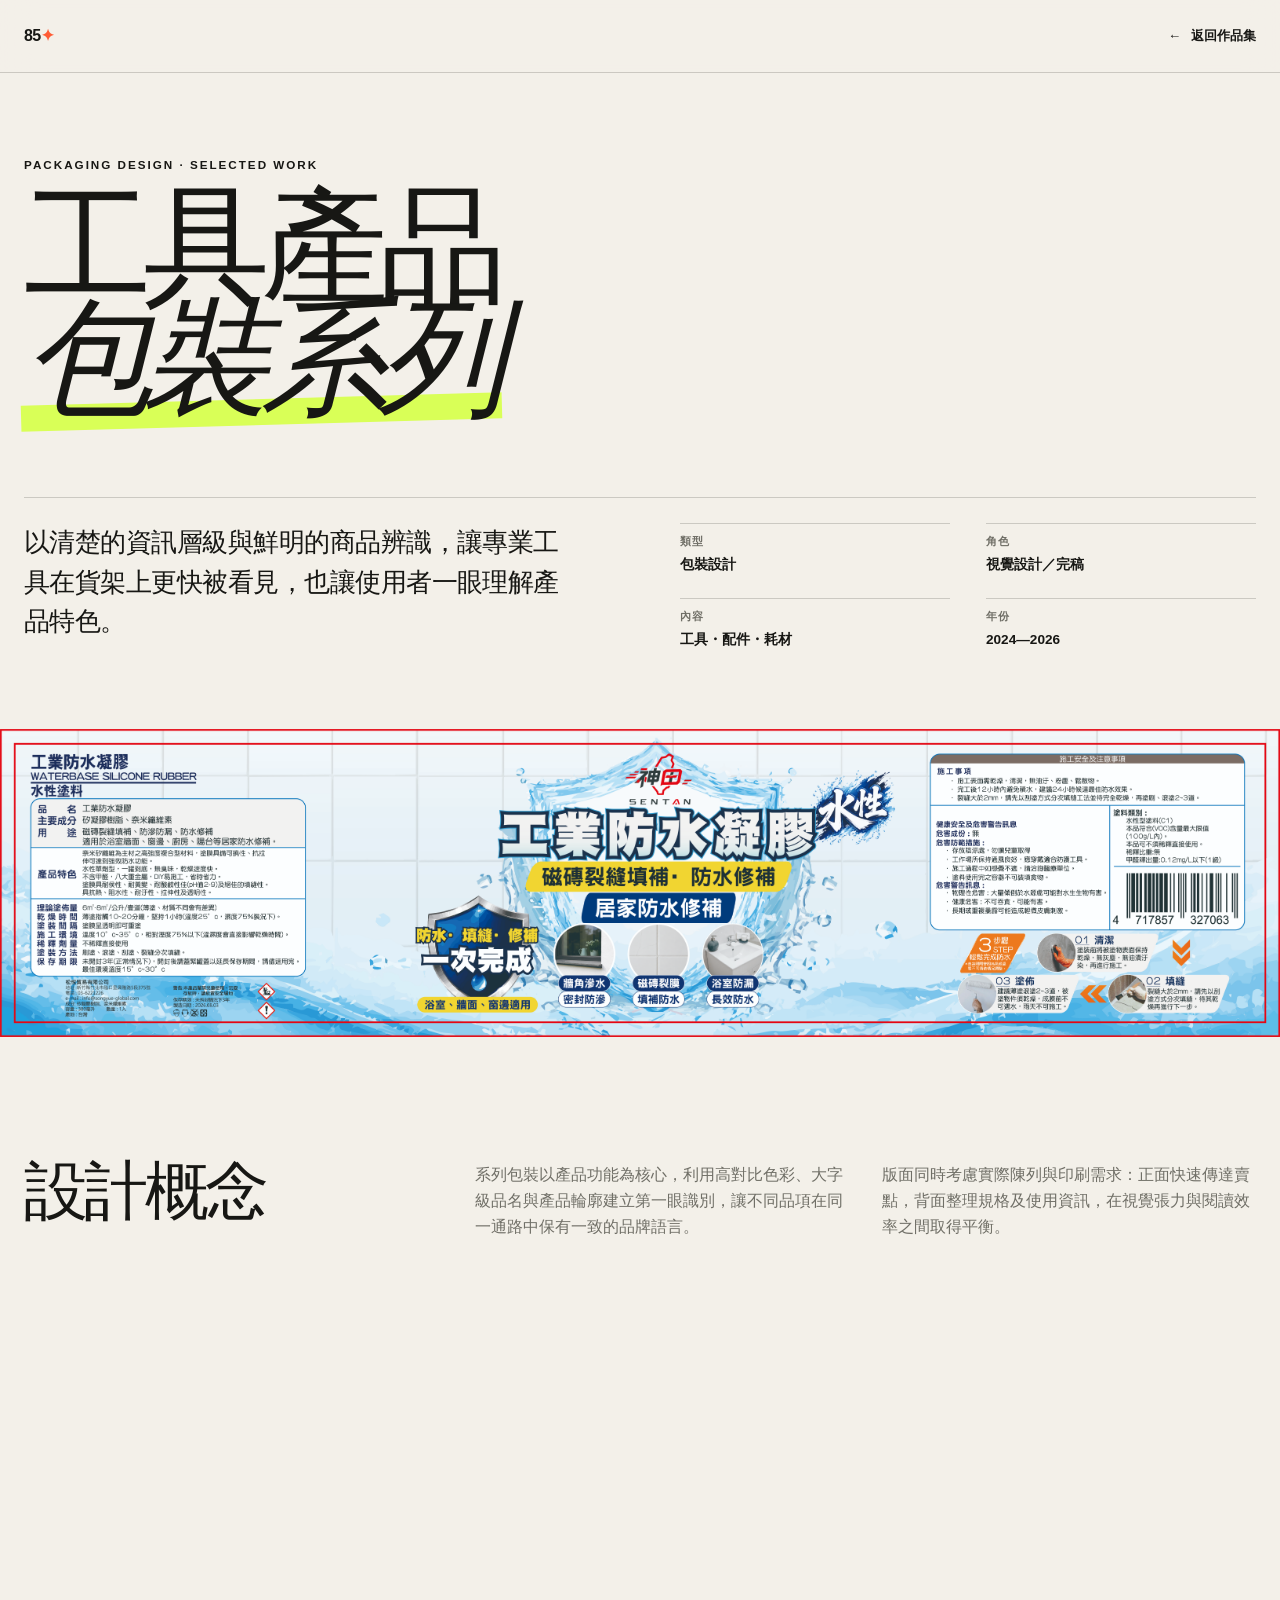
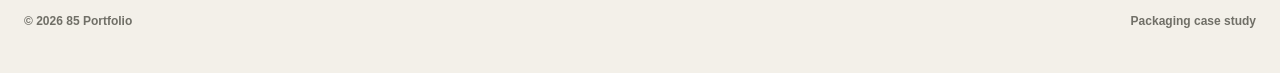
==== Work/index.html @ ed92a2a7 "Publish portfolio website" ====
<!DOCTYPE html>
<html lang="zh-Hant">
<head>
  <meta charset="UTF-8">
  <meta name="viewport" content="width=device-width, initial-scale=1.0">
  <meta name="description" content="工具產品包裝設計系列——包裝、標籤與產品視覺設計作品。">
  <title>工具產品包裝系列 — 85 Portfolio</title>
  <link rel="stylesheet" href="styles.css">
</head>
<body>
  <header>
    <nav class="container" aria-label="作品導覽">
      <a class="logo" href="../index.html">85<span>✦</span></a>
      <a class="back" href="../index.html#work"><span>←</span> 返回作品集</a>
    </nav>
  </header>

  <main>
    <section class="hero">
      <div class="container">
        <p class="eyebrow">Packaging design · Selected work</p>
        <h1>工具產品<br><em>包裝系列</em></h1>
        <div class="intro">
          <p class="intro-copy">以清楚的資訊層級與鮮明的商品辨識，讓專業工具在貨架上更快被看見，也讓使用者一眼理解產品特色。</p>
          <dl class="meta">
            <div><dt>類型</dt><dd>包裝設計</dd></div>
            <div><dt>角色</dt><dd>視覺設計／完稿</dd></div>
            <div><dt>內容</dt><dd>工具・配件・耗材</dd></div>
            <div><dt>年份</dt><dd>2024—2026</dd></div>
          </dl>
        </div>
      </div>
    </section>

    <div class="cover reveal">
      <img src="防水凝膠.jpg" alt="防水凝膠包裝設計展開圖" fetchpriority="high">
    </div>

    <section class="story">
      <div class="container story-grid reveal">
        <h2>設計概念</h2>
        <div class="story-copy">
          <p>系列包裝以產品功能為核心，利用高對比色彩、大字級品名與產品輪廓建立第一眼識別，讓不同品項在同一通路中保有一致的品牌語言。</p>
          <p>版面同時考慮實際陳列與印刷需求：正面快速傳達賣點，背面整理規格及使用資訊，在視覺張力與閱讀效率之間取得平衡。</p>
        </div>
      </div>
    </section>

    <div class="container gallery" aria-label="包裝設計作品圖集">
      <figure class="shot fit reveal">
        <div class="image-wrap"><img src="418神田鳥尼龍鋼弗龍花剪小.png" alt="神田鳥 418 花剪小款包裝設計" loading="lazy"></div>
        <figcaption><span>神田鳥花剪 418</span><span>01</span></figcaption>
      </figure>
      <figure class="shot fit reveal">
        <div class="image-wrap"><img src="428神田鳥尼龍鋼弗龍花剪大.png" alt="神田鳥 428 花剪大款包裝設計" loading="lazy"></div>
        <figcaption><span>神田鳥花剪 428</span><span>02</span></figcaption>
      </figure>

      <figure class="shot wide fit reveal">
        <div class="image-wrap"><img src="手鋸.png" alt="手鋸包裝與標籤設計" loading="lazy"></div>
        <figcaption><span>手鋸系列包裝</span><span>03</span></figcaption>
      </figure>

      <figure class="shot fit reveal">
        <div class="image-wrap"><img src="刀片.png" alt="刀片產品包裝設計" loading="lazy"></div>
        <figcaption><span>替換刀片</span><span>04</span></figcaption>
      </figure>
      <figure class="shot fit reveal">
        <div class="image-wrap"><img src="剪定鋸片.png" alt="剪定鋸片包裝設計" loading="lazy"></div>
        <figcaption><span>剪定鋸片</span><span>05</span></figcaption>
      </figure>

      <figure class="shot center fit reveal">
        <div class="image-wrap"><img src="勁合鋸.png" alt="勁合鋸產品包裝設計" loading="lazy"></div>
        <figcaption><span>勁合鋸</span><span>06</span></figcaption>
      </figure>

      <figure class="shot fit reveal">
        <div class="image-wrap"><img src="大口徑電子卡式噴燈.png" alt="大口徑電子卡式噴燈包裝設計" loading="lazy"></div>
        <figcaption><span>大口徑電子卡式噴燈</span><span>07</span></figcaption>
      </figure>
      <figure class="shot fit reveal">
        <div class="image-wrap"><img src="電子卡式噴燈.png" alt="電子卡式噴燈包裝設計" loading="lazy"></div>
        <figcaption><span>電子卡式噴燈</span><span>08</span></figcaption>
      </figure>
    </div>

    <section class="downloads">
      <div class="container">
        <div class="downloads-head reveal">
          <h2>更多設計稿</h2>
          <p>開啟 PDF 查看完整刀模、版面配置與包裝細節。</p>
        </div>
        <a class="download-link reveal" href="花剪.pdf" target="_blank" rel="noopener">
          <strong>花剪完整設計稿</strong><span>開啟 PDF ↗</span>
        </a>
        <a class="download-link reveal" href="單雙勾彎鋸.pdf" target="_blank" rel="noopener">
          <strong>單雙勾彎鋸完整設計稿</strong><span>開啟 PDF ↗</span>
        </a>
      </div>
    </section>

    <section class="next">
      <div class="container">
        <div class="next-card reveal">
          <p>Back to all work</p>
          <a href="../index.html#work">繼續看其他作品 →</a>
        </div>
        <footer><span>© <span id="year"></span> 85 Portfolio</span><span>Packaging case study</span></footer>
      </div>
    </section>
  </main>

  <script>
    const observer = new IntersectionObserver(entries => {
      entries.forEach(entry => {
        if (entry.isIntersecting) {
          entry.target.classList.add('visible');
          observer.unobserve(entry.target);
        }
      });
    }, { threshold: .08 });

    document.querySelectorAll('.reveal').forEach(element => observer.observe(element));
    document.getElementById('year').textContent = new Date().getFullYear();
  </script>
</body>
</html>
---- Work/styles.css ----
:root {
  --ink: #171714;
  --paper: #f3f0e9;
  --lime: #d9ff57;
  --orange: #ff5c35;
  --muted: #706f67;
  --line: rgba(23, 23, 20, .18);
  --max: 1240px;
}

* { box-sizing: border-box; }
html { scroll-behavior: smooth; }
body {
  margin: 0;
  color: var(--ink);
  background: var(--paper);
  font-family: Inter, "Noto Sans TC", "PingFang TC", "Microsoft JhengHei", sans-serif;
  line-height: 1.65;
}
img { display: block; max-width: 100%; }
a { color: inherit; text-decoration: none; }
::selection { color: var(--ink); background: var(--lime); }
.container { width: min(calc(100% - 48px), var(--max)); margin-inline: auto; }

header {
  position: fixed;
  inset: 0 0 auto;
  z-index: 20;
  border-bottom: 1px solid var(--line);
  background: rgba(243, 240, 233, .88);
  backdrop-filter: blur(16px);
}
nav { height: 72px; display: flex; align-items: center; justify-content: space-between; }
.logo { font-weight: 900; letter-spacing: -.04em; }
.logo span { color: var(--orange); }
.back { display: inline-flex; align-items: center; gap: 10px; font-size: .82rem; font-weight: 800; }
.back span { transition: transform .2s ease; }
.back:hover span { transform: translateX(-5px); }

.hero { padding: 155px 0 78px; }
.eyebrow { margin: 0 0 18px; font-size: .73rem; font-weight: 850; letter-spacing: .17em; text-transform: uppercase; }
h1 {
  max-width: 1050px;
  margin: 0;
  font: 400 clamp(4rem, 10vw, 9rem)/.87 Georgia, "Noto Serif TC", serif;
  letter-spacing: -.075em;
}
h1 em { position: relative; z-index: 0; font-weight: 400; }
h1 em::after { content: ""; position: absolute; z-index: -1; left: -.02em; right: -.04em; bottom: .04em; height: .2em; background: var(--lime); transform: rotate(-1.6deg); }
.intro {
  display: grid;
  grid-template-columns: 1fr 1fr;
  gap: 80px;
  margin-top: 82px;
  padding-top: 25px;
  border-top: 1px solid var(--line);
}
.intro-copy { max-width: 560px; margin: 0; font-size: clamp(1.15rem, 2.1vw, 1.65rem); line-height: 1.5; letter-spacing: -.02em; }
.meta { display: grid; grid-template-columns: repeat(2, 1fr); gap: 22px 36px; margin: 0; }
.meta div { border-top: 1px solid var(--line); padding-top: 9px; }
.meta dt { color: var(--muted); font-size: .67rem; font-weight: 800; letter-spacing: .12em; text-transform: uppercase; }
.meta dd { margin: 3px 0 0; font-size: .85rem; font-weight: 700; }

.cover { overflow: hidden; background: #dedbd3; }
.cover img { width: 100%; max-height: 76vh; object-fit: cover; object-position: center; }

.story { padding: 125px 0 80px; }
.story-grid { display: grid; grid-template-columns: 1fr 2fr; gap: 60px; }
.story h2 { margin: 0; font: 400 clamp(2.7rem, 5vw, 5rem)/.95 Georgia, "Noto Serif TC", serif; letter-spacing: -.055em; }
.story-copy { display: grid; grid-template-columns: 1fr 1fr; gap: 34px; }
.story-copy p { margin: 0; color: var(--muted); }

.gallery { display: grid; grid-template-columns: repeat(12, 1fr); gap: 22px; padding-bottom: 120px; }
.shot { grid-column: span 6; margin: 0 0 26px; }
.shot.wide { grid-column: 1 / -1; }
.shot.center { grid-column: 3 / span 8; }
.image-wrap { display: grid; place-items: center; overflow: hidden; min-height: 300px; background: #e7e3da; }
.shot img { width: 100%; height: auto; transition: transform .6s cubic-bezier(.2,.7,.2,1); }
.shot:hover img { transform: scale(1.012); }
.shot.fit .image-wrap { padding: clamp(20px, 4vw, 64px); }
.shot.fit img { max-height: 720px; width: auto; object-fit: contain; }
figcaption { display: flex; justify-content: space-between; gap: 20px; padding-top: 12px; color: var(--muted); font-size: .75rem; font-weight: 700; }
figcaption span:first-child { color: var(--ink); }

.downloads { padding: 92px 0; color: var(--paper); background: var(--ink); }
.downloads-head { display: flex; justify-content: space-between; align-items: end; gap: 30px; margin-bottom: 42px; }
.downloads h2 { margin: 0; font: 400 clamp(2.7rem, 5vw, 5rem)/1 Georgia, "Noto Serif TC", serif; letter-spacing: -.05em; }
.downloads p { max-width: 390px; margin: 0; color: #aaa89f; font-size: .88rem; }
.download-link { display: grid; grid-template-columns: 1fr auto; align-items: center; gap: 20px; padding: 23px 0; border-top: 1px solid rgba(255,255,255,.2); }
.download-link:last-child { border-bottom: 1px solid rgba(255,255,255,.2); }
.download-link strong { font: 400 1.35rem/1.2 Georgia, "Noto Serif TC", serif; }
.download-link span { color: var(--lime); font-size: .75rem; font-weight: 850; letter-spacing: .1em; text-transform: uppercase; }

.next { padding: 110px 0 42px; }
.next-card { padding: clamp(35px, 7vw, 85px); background: var(--lime); }
.next-card p { margin: 0 0 12px; font-size: .74rem; font-weight: 850; letter-spacing: .16em; text-transform: uppercase; }
.next-card a { display: inline-block; font: 400 clamp(2.8rem, 7vw, 6.5rem)/.95 Georgia, "Noto Serif TC", serif; letter-spacing: -.055em; }
.next-card a:hover { font-style: italic; }
footer { display: flex; justify-content: space-between; gap: 20px; padding: 27px 0 0; color: var(--muted); font-size: .75rem; font-weight: 700; }

.reveal { opacity: 0; transform: translateY(22px); transition: opacity .7s ease, transform .7s ease; }
.reveal.visible { opacity: 1; transform: none; }

@media (max-width: 760px) {
  .container { width: min(calc(100% - 30px), var(--max)); }
  nav { height: 64px; }
  .hero { padding: 120px 0 60px; }
  h1 { font-size: clamp(3.75rem, 19vw, 6rem); }
  .intro, .story-grid, .story-copy { grid-template-columns: 1fr; }
  .intro { gap: 42px; margin-top: 56px; }
  .story { padding: 82px 0 55px; }
  .story-grid { gap: 35px; }
  .gallery { gap: 14px; padding-bottom: 80px; }
  .shot, .shot.wide, .shot.center { grid-column: 1 / -1; }
  .shot.fit .image-wrap { padding: 18px; }
  .downloads-head { display: block; }
  .downloads-head p { margin-top: 18px; }
  footer { flex-direction: column; }
}

@media (prefers-reduced-motion: reduce) {
  html { scroll-behavior: auto; }
  *, *::before, *::after { transition-duration: .01ms !important; }
  .reveal { opacity: 1; transform: none; }
}
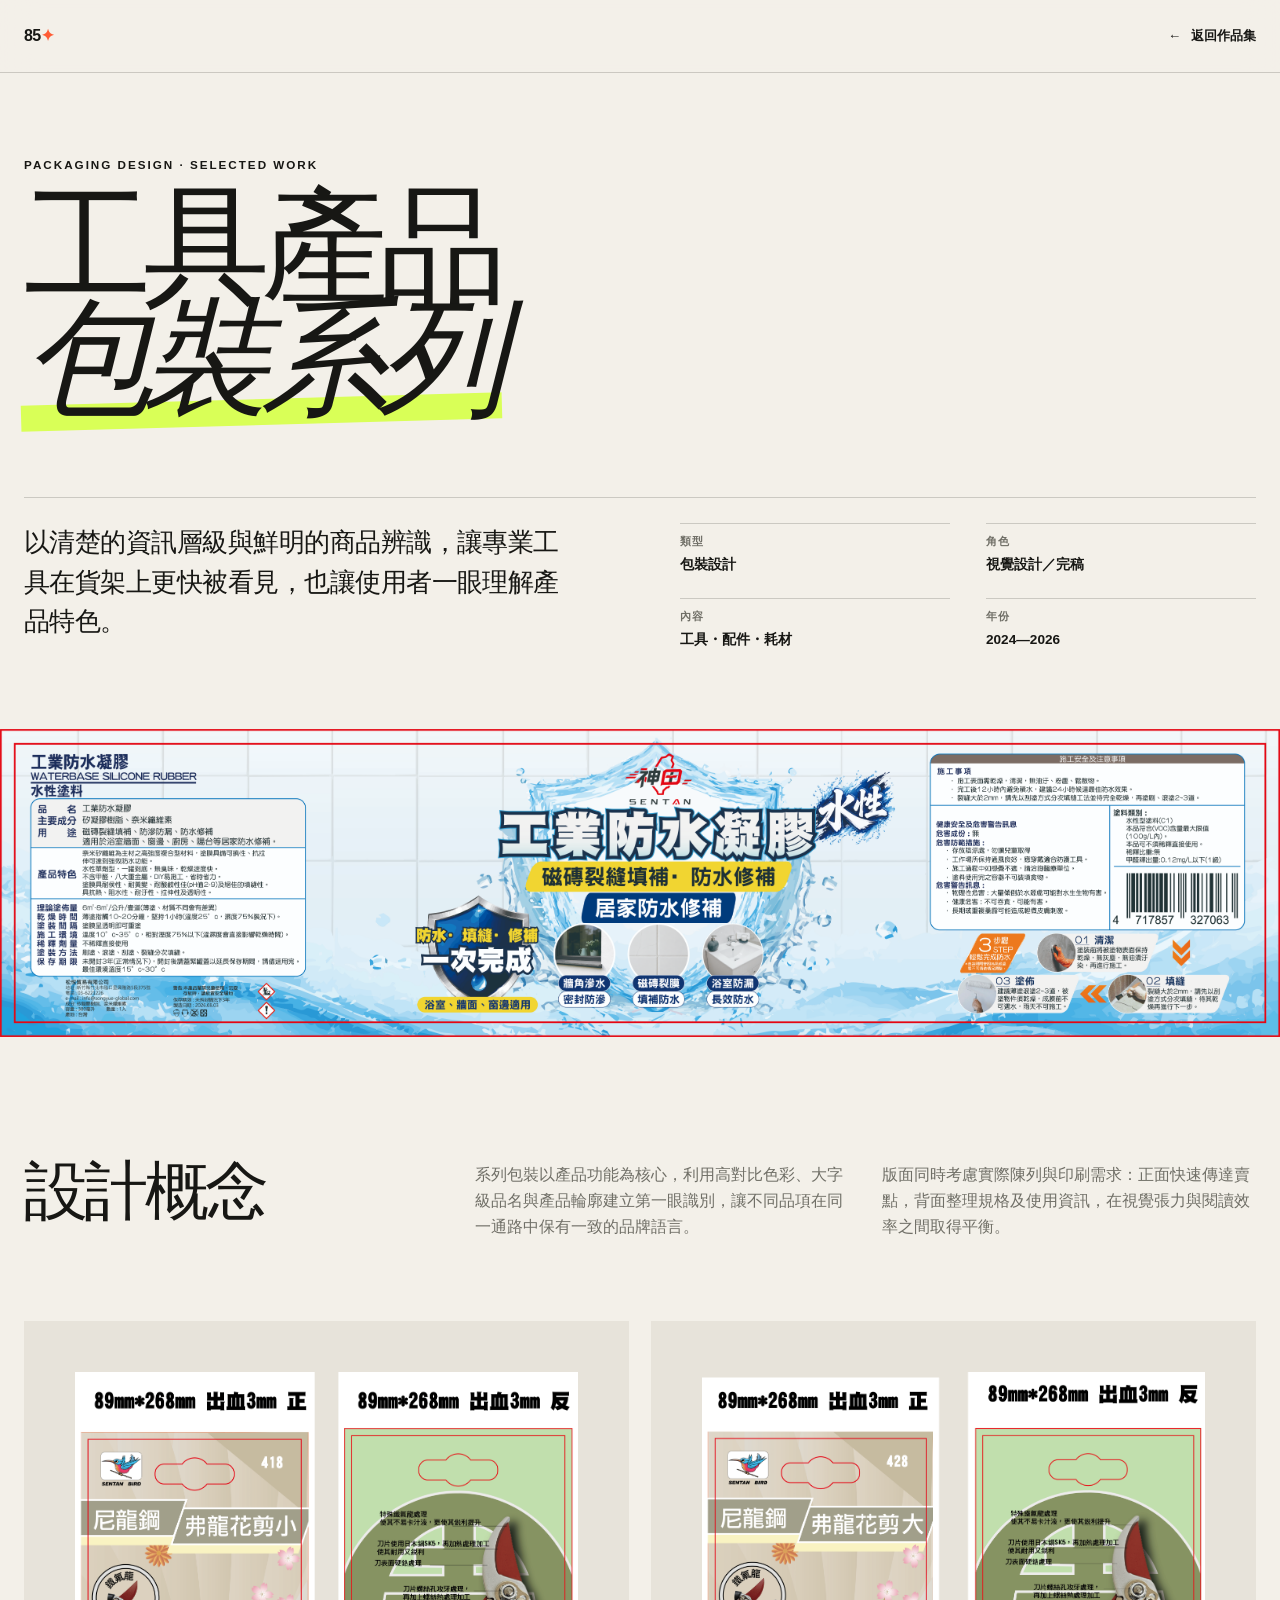
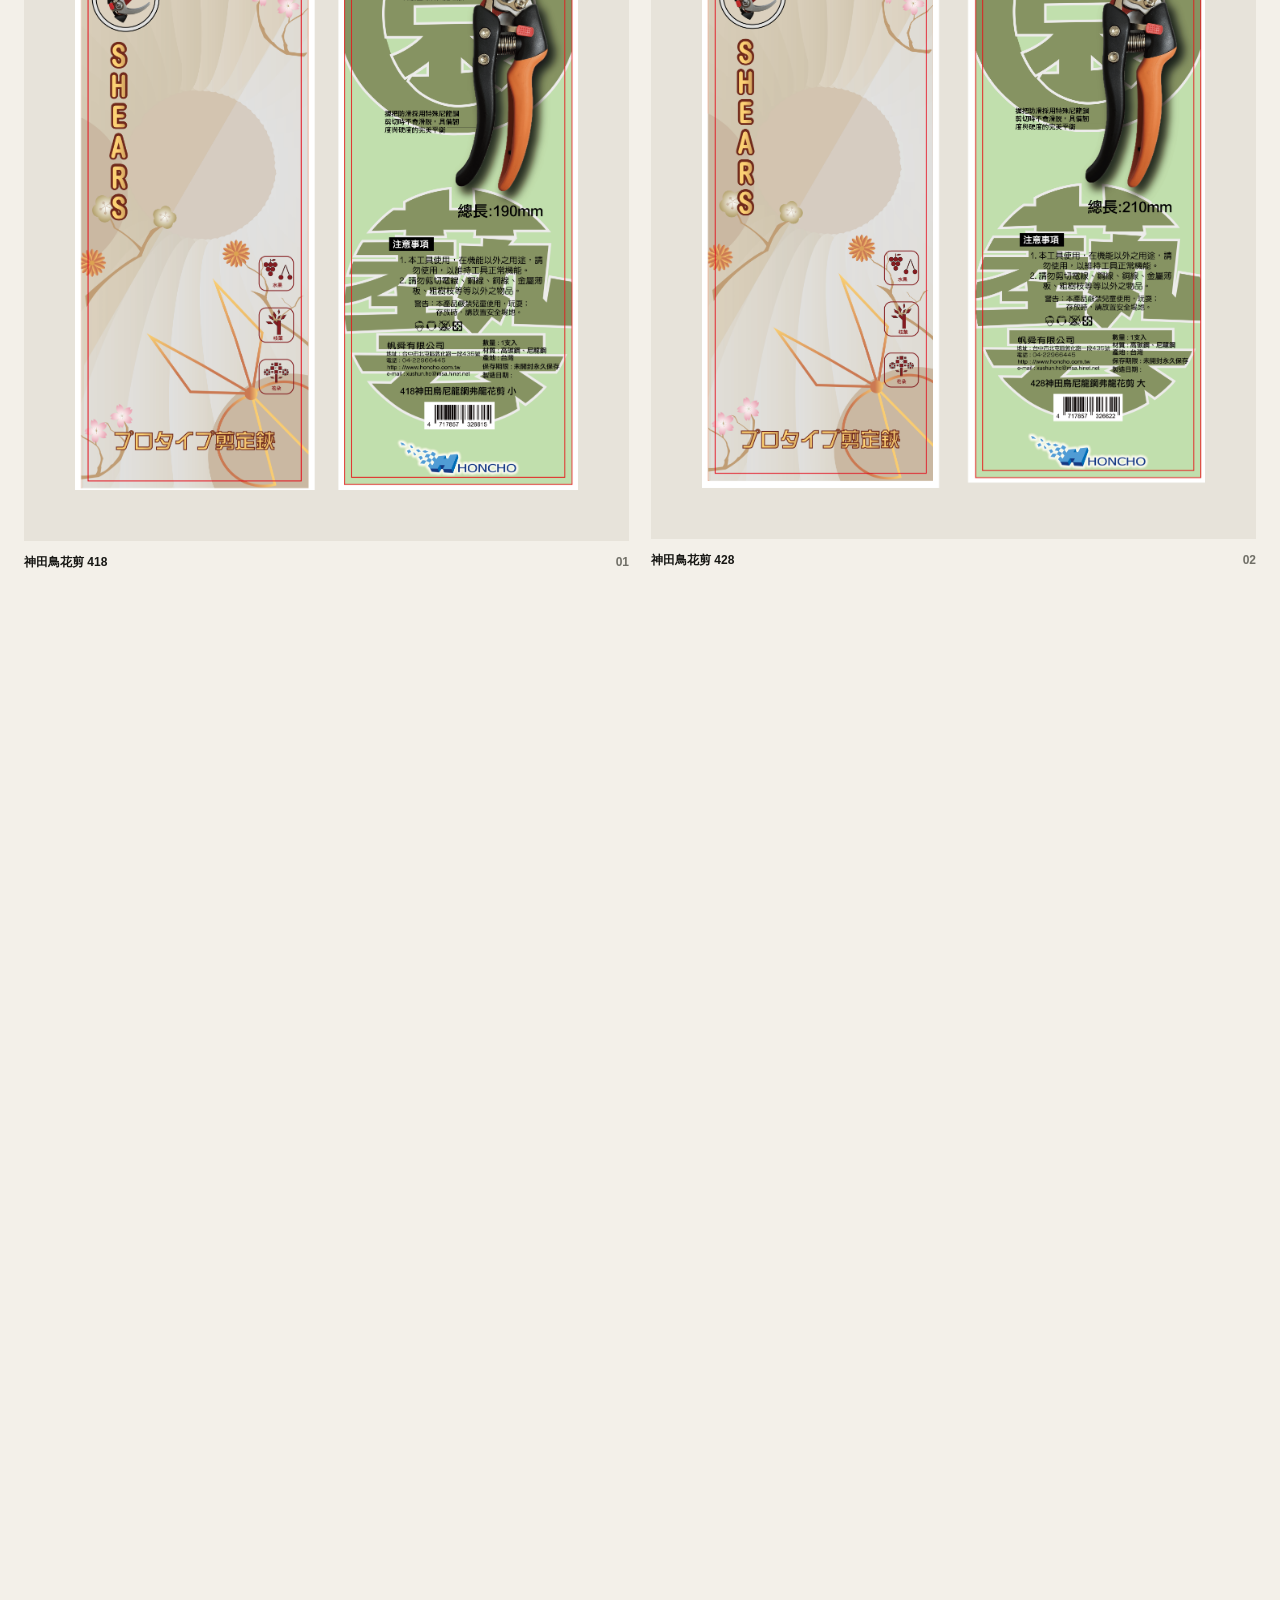
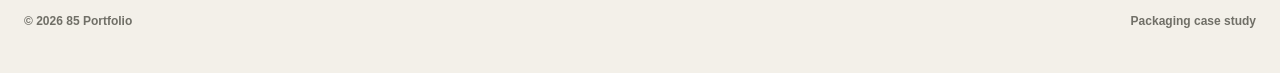
==== commit e7ff70ef: "Display full packaging preview on mobile" ====
--- a/Work/index.html
+++ b/Work/index.html
@@ -5,7 +5,7 @@
   <meta name="viewport" content="width=device-width, initial-scale=1.0">
   <meta name="description" content="工具產品包裝設計系列——包裝、標籤與產品視覺設計作品。">
   <title>工具產品包裝系列 — 85 Portfolio</title>
-  <link rel="stylesheet" href="styles.css">
+  <link rel="stylesheet" href="styles.css?v=20260918-2">
 </head>
 <body>
   <header>
--- a/Work/styles.css
+++ b/Work/styles.css
@@ -9,8 +9,11 @@
 }
 
 * { box-sizing: border-box; }
-html { scroll-behavior: smooth; }
+html { width: 100%; max-width: 100%; overflow-x: hidden; scroll-behavior: smooth; }
 body {
+  width: 100%;
+  max-width: 100%;
+  overflow-x: hidden;
   margin: 0;
   color: var(--ink);
   background: var(--paper);
@@ -20,6 +23,7 @@
 img { display: block; max-width: 100%; }
 a { color: inherit; text-decoration: none; }
 ::selection { color: var(--ink); background: var(--lime); }
+main { width: 100%; max-width: 100%; overflow-x: clip; }
 .container { width: min(calc(100% - 48px), var(--max)); margin-inline: auto; }
 
 header {
@@ -105,7 +109,7 @@
   .container { width: min(calc(100% - 30px), var(--max)); }
   nav { height: 64px; }
   .hero { padding: 120px 0 60px; }
-  h1 { font-size: clamp(3.75rem, 19vw, 6rem); }
+  h1 { max-width: 100%; font-size: min(17vw, 6rem); overflow-wrap: anywhere; }
   .intro, .story-grid, .story-copy { grid-template-columns: 1fr; }
   .intro { gap: 42px; margin-top: 56px; }
   .story { padding: 82px 0 55px; }
@@ -115,6 +119,8 @@
   .shot.fit .image-wrap { padding: 18px; }
   .downloads-head { display: block; }
   .downloads-head p { margin-top: 18px; }
+  .download-link { grid-template-columns: minmax(0, 1fr) auto; }
+  .download-link strong { overflow-wrap: anywhere; }
   footer { flex-direction: column; }
 }
 
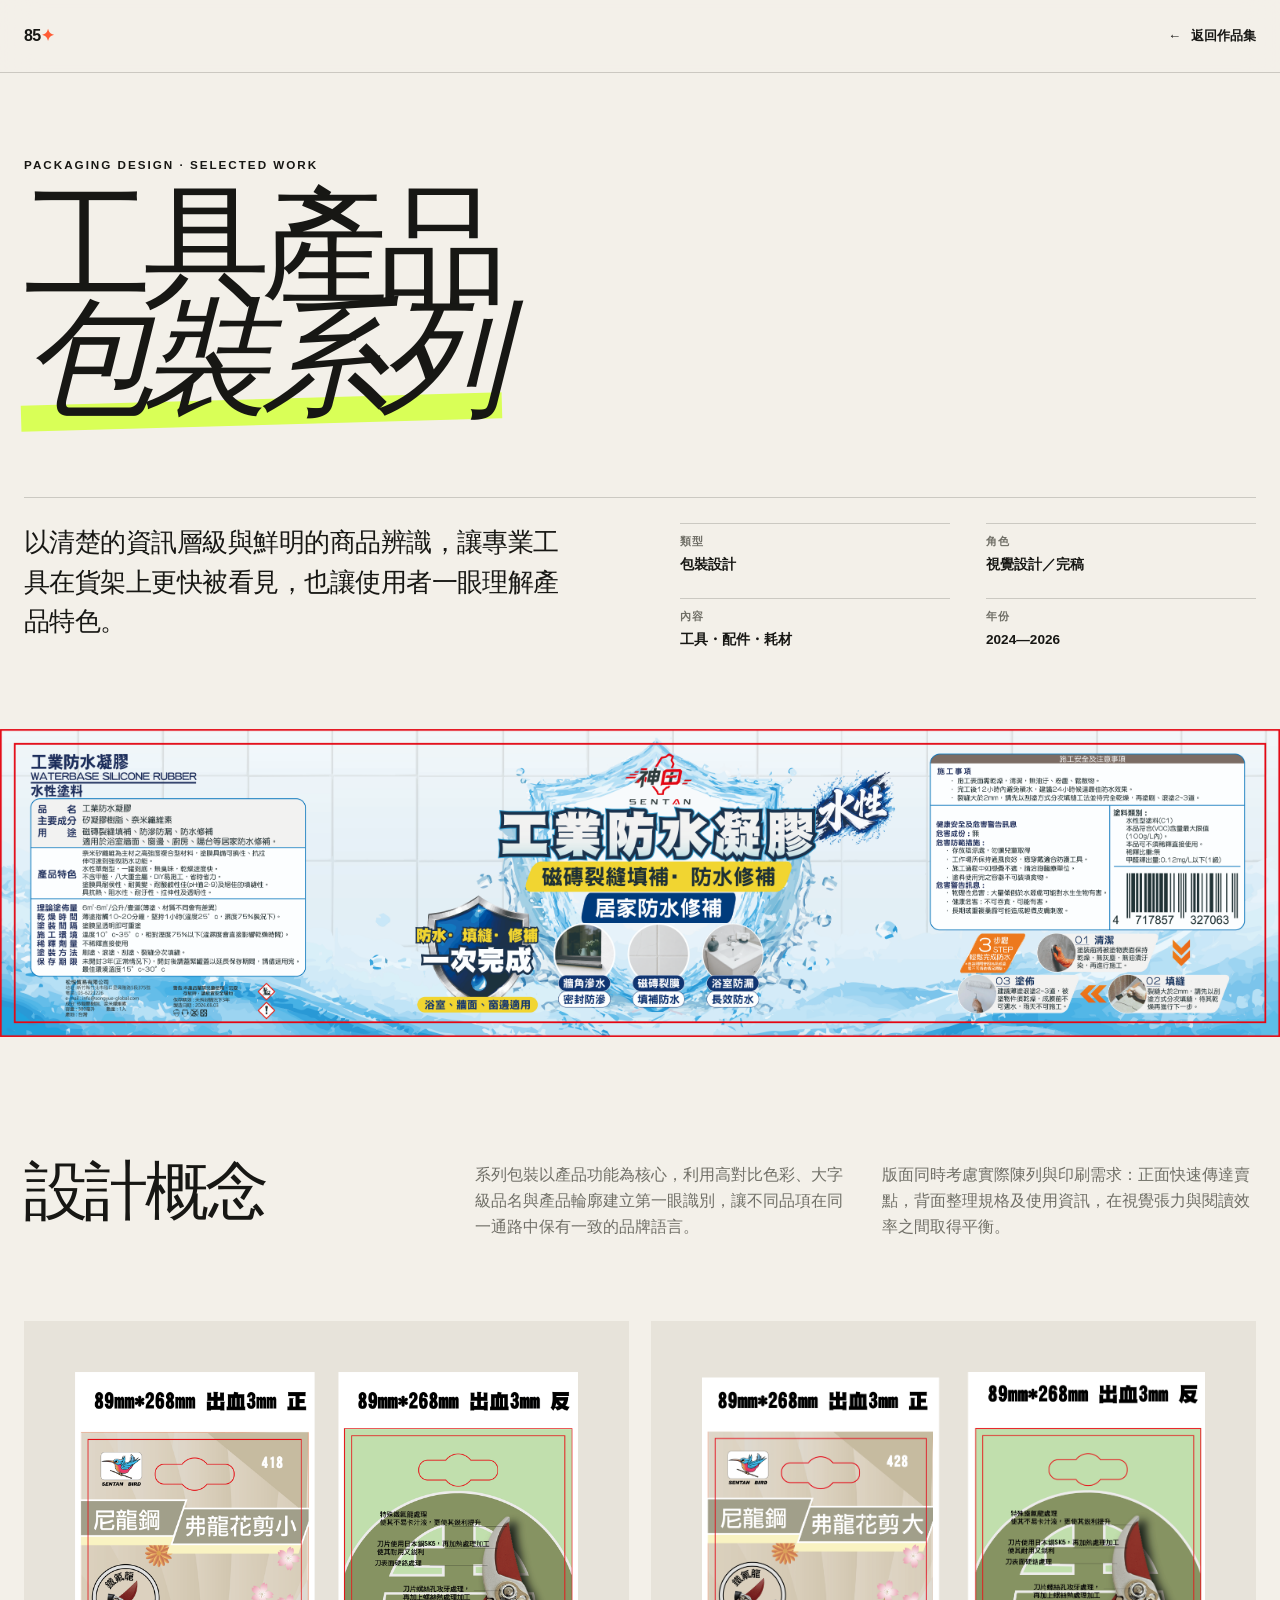
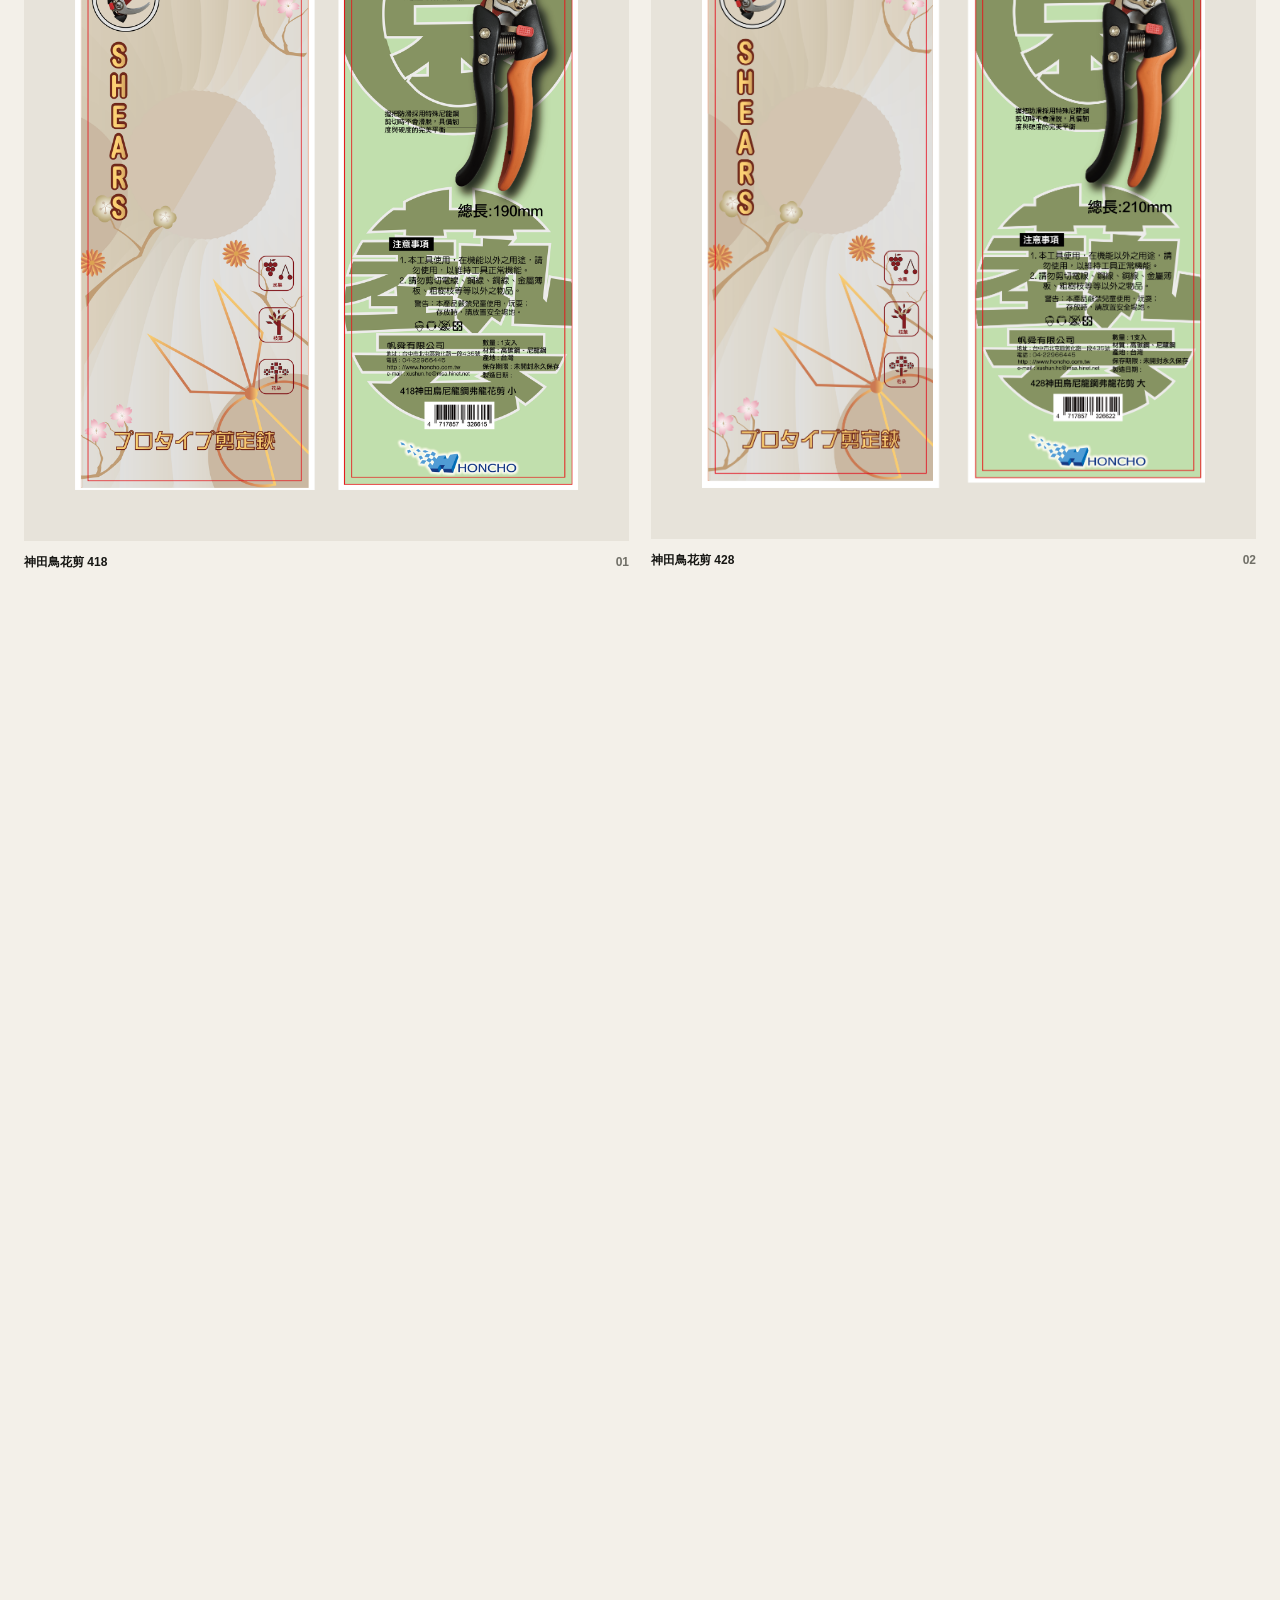
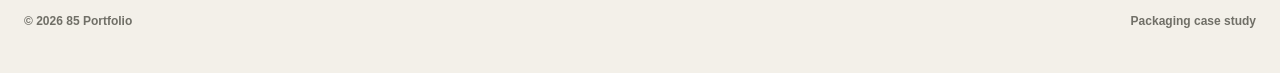
==== commit 9539cc4c: "Optimize packaging preview for mobile" ====
--- a/Work/index.html
+++ b/Work/index.html
@@ -48,7 +48,7 @@
 
     <div class="container gallery" aria-label="包裝設計作品圖集">
       <figure class="shot fit reveal">
-        <div class="image-wrap"><img src="418神田鳥尼龍鋼弗龍花剪小.png" alt="神田鳥 418 花剪小款包裝設計" loading="lazy"></div>
+        <div class="image-wrap"><img src="418神田鳥尼龍鋼弗龍花剪小-web.png" alt="神田鳥 418 花剪小款包裝設計" loading="lazy"></div>
         <figcaption><span>神田鳥花剪 418</span><span>01</span></figcaption>
       </figure>
       <figure class="shot fit reveal">
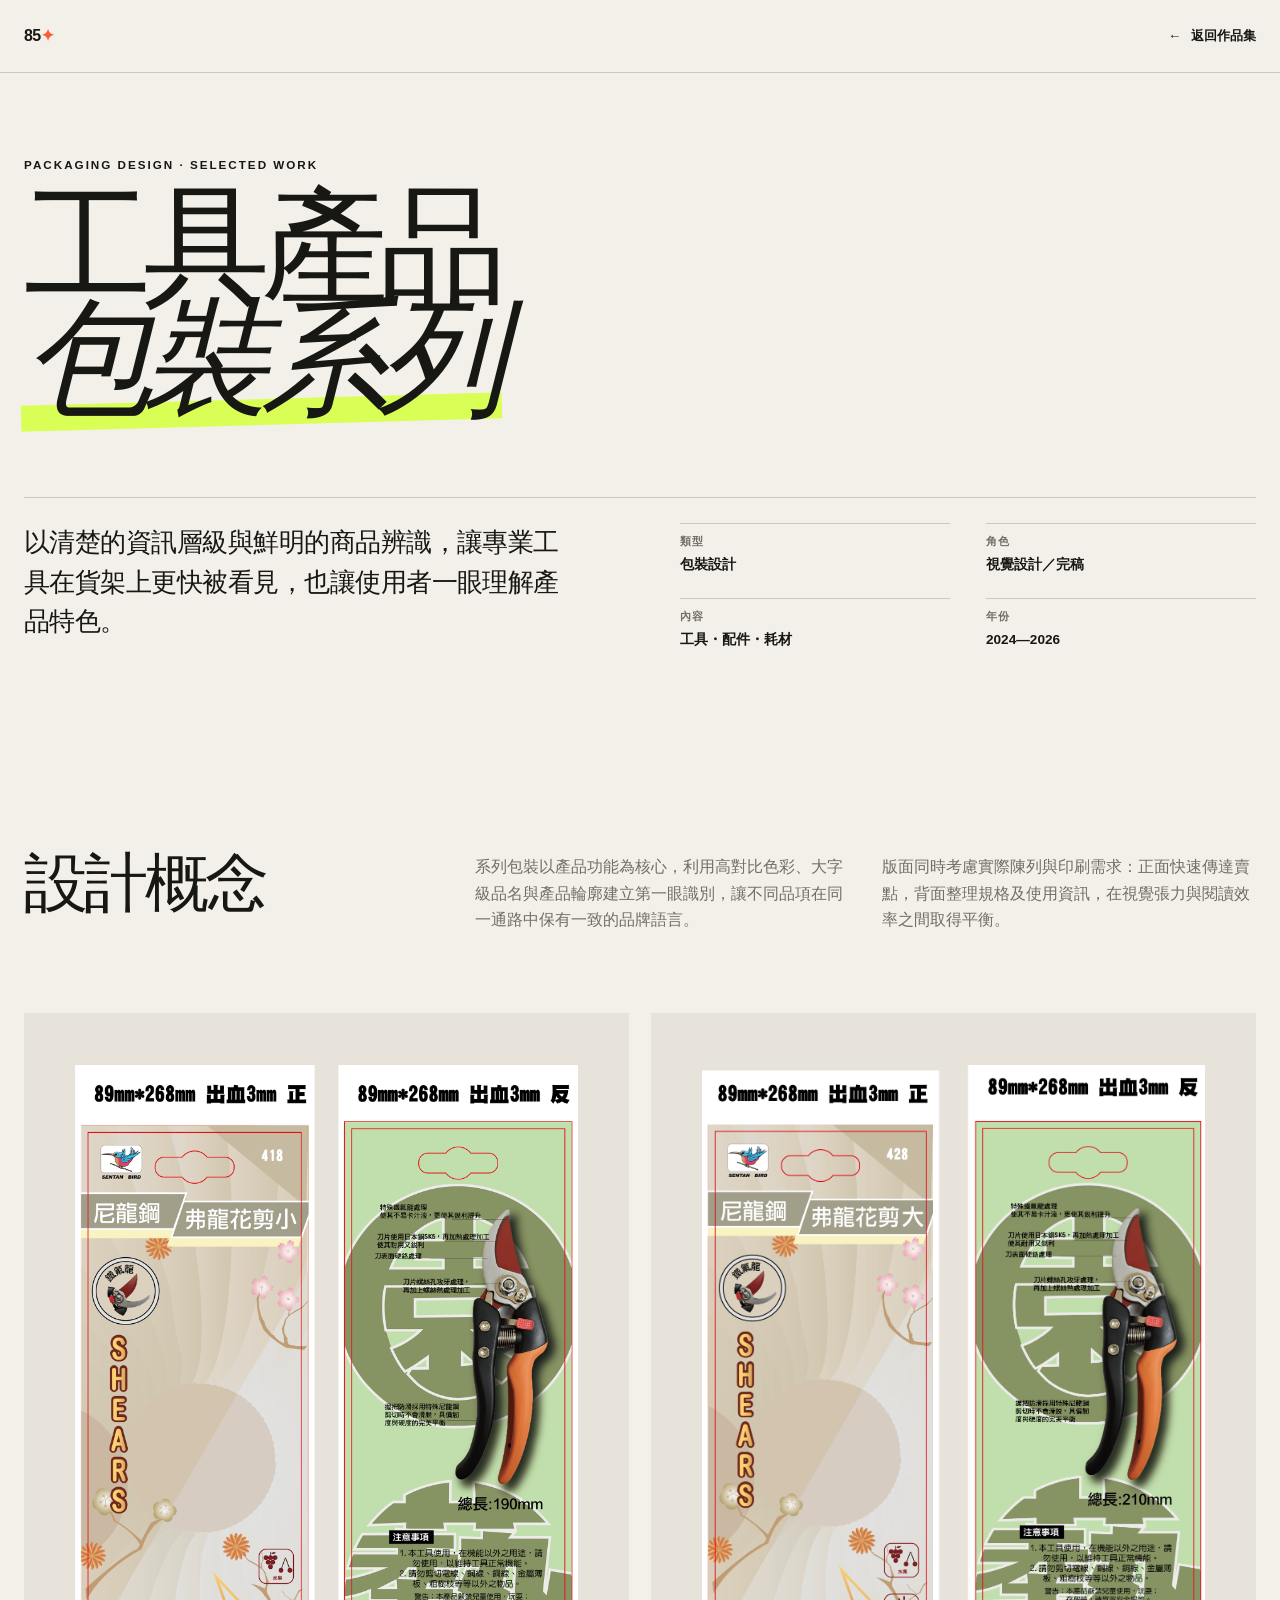
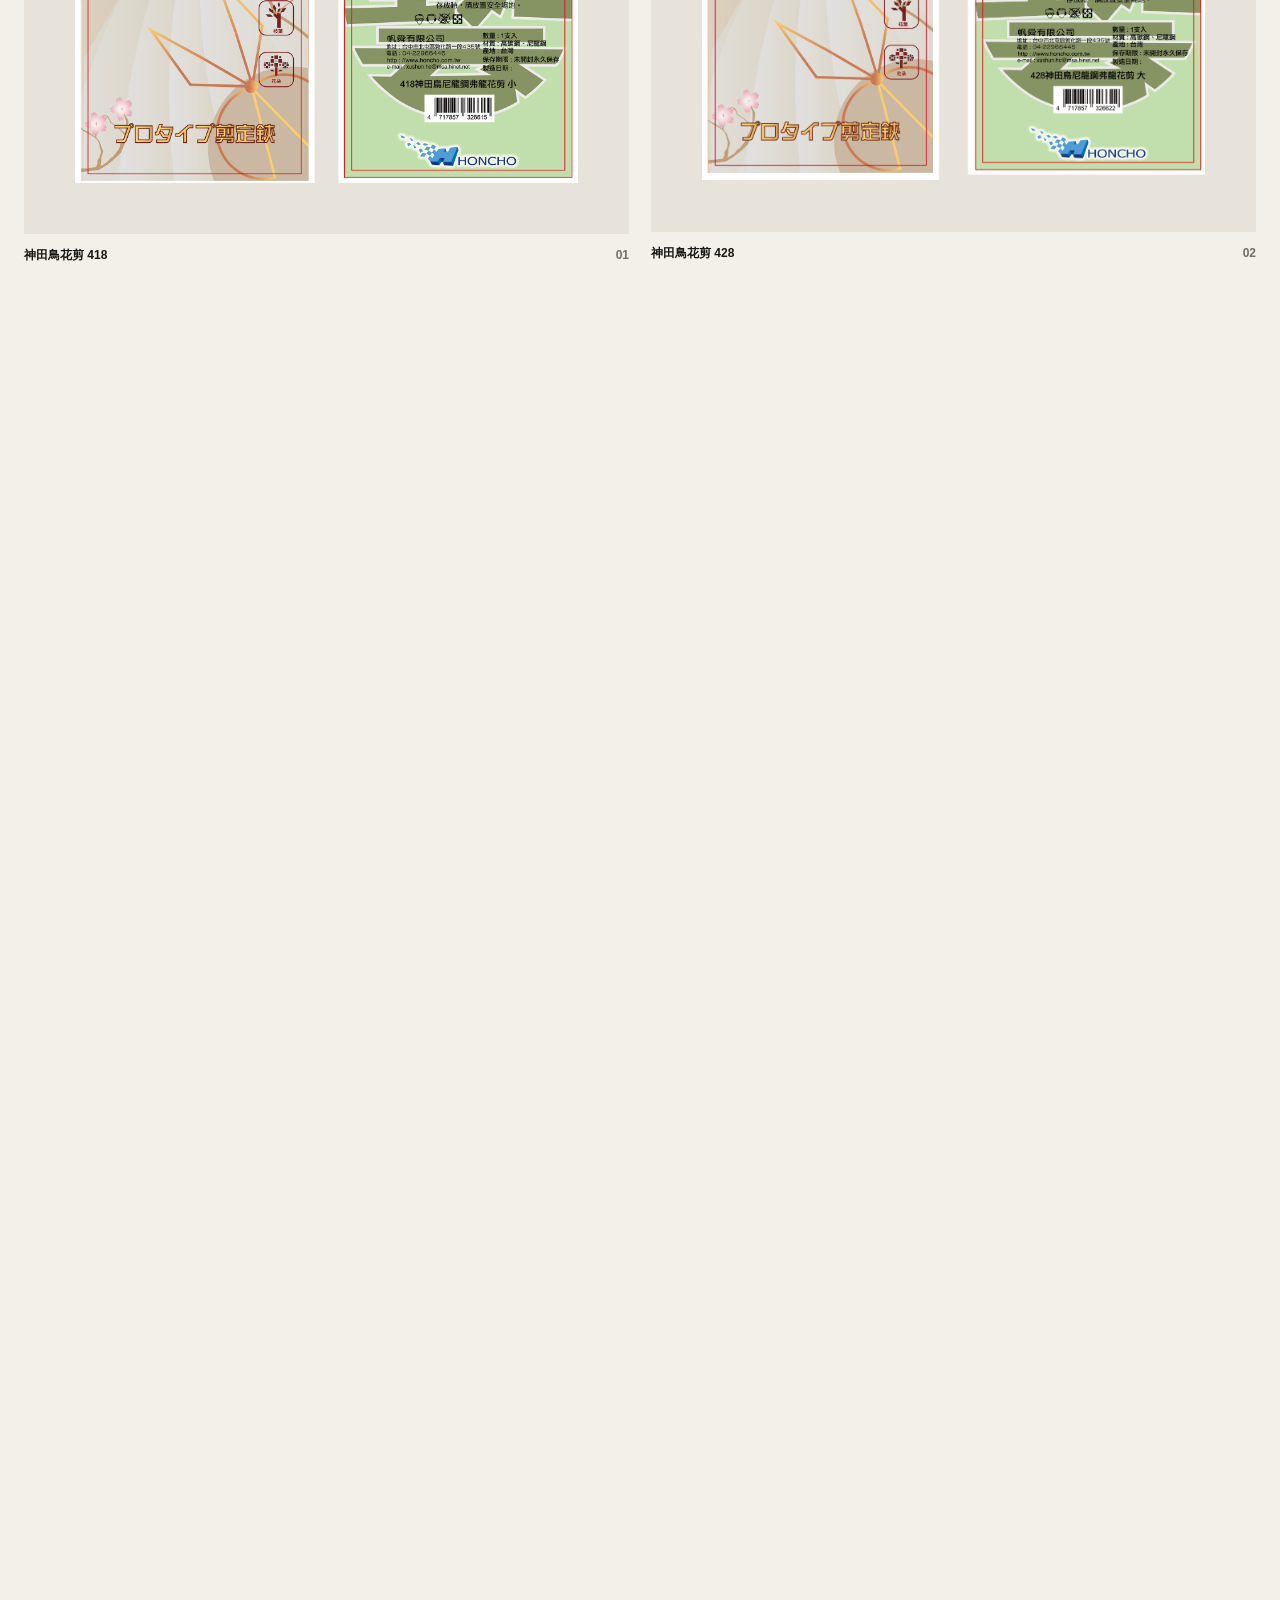
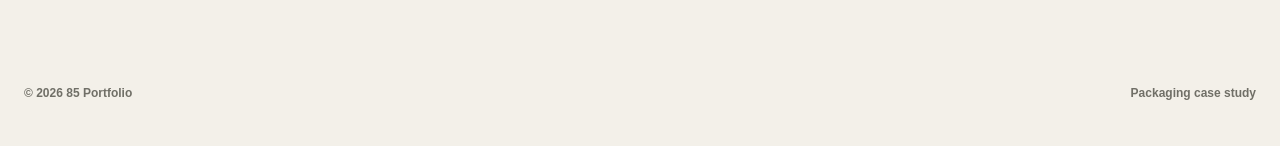
==== commit 5fca5ad3: "1" ====
--- a/Work/index.html
+++ b/Work/index.html
@@ -5,7 +5,7 @@
   <meta name="viewport" content="width=device-width, initial-scale=1.0">
   <meta name="description" content="工具產品包裝設計系列——包裝、標籤與產品視覺設計作品。">
   <title>工具產品包裝系列 — 85 Portfolio</title>
-  <link rel="stylesheet" href="styles.css?v=20260918-2">
+  <link rel="stylesheet" href="styles.css?v=20260918-5">
 </head>
 <body>
   <header>
@@ -32,9 +32,7 @@
       </div>
     </section>
 
-    <div class="cover reveal">
-      <img src="防水凝膠.jpg" alt="防水凝膠包裝設計展開圖" fetchpriority="high">
-    </div>
+    
 
     <section class="story">
       <div class="container story-grid reveal">
@@ -46,7 +44,8 @@
       </div>
     </section>
 
-    <div class="container gallery" aria-label="包裝設計作品圖集">
+    <p class="container gallery-hint" id="gallery-hint">← 左右滑動預覽作品 →</p>
+    <div class="container gallery" aria-label="包裝設計作品圖集" aria-describedby="gallery-hint" tabindex="0">
       <figure class="shot fit reveal">
         <div class="image-wrap"><img src="418神田鳥尼龍鋼弗龍花剪小-web.png" alt="神田鳥 418 花剪小款包裝設計" loading="lazy"></div>
         <figcaption><span>神田鳥花剪 418</span><span>01</span></figcaption>
@@ -82,6 +81,10 @@
       <figure class="shot fit reveal">
         <div class="image-wrap"><img src="電子卡式噴燈.png" alt="電子卡式噴燈包裝設計" loading="lazy"></div>
         <figcaption><span>電子卡式噴燈</span><span>08</span></figcaption>
+      </figure>
+       <figure class="shot fit reveal">
+        <div class="image-wrap"><img src="防水凝膠.jpg" alt="防水凝膠包裝設計" loading="lazy"></div>
+        <figcaption><span>防水凝膠</span><span>09</span></figcaption>
       </figure>
     </div>
 
--- a/Work/styles.css
+++ b/Work/styles.css
@@ -75,6 +75,7 @@
 .story-copy p { margin: 0; color: var(--muted); }
 
 .gallery { display: grid; grid-template-columns: repeat(12, 1fr); gap: 22px; padding-bottom: 120px; }
+.gallery-hint { display: none; }
 .shot { grid-column: span 6; margin: 0 0 26px; }
 .shot.wide { grid-column: 1 / -1; }
 .shot.center { grid-column: 3 / span 8; }
@@ -114,8 +115,37 @@
   .intro { gap: 42px; margin-top: 56px; }
   .story { padding: 82px 0 55px; }
   .story-grid { gap: 35px; }
-  .gallery { gap: 14px; padding-bottom: 80px; }
-  .shot, .shot.wide, .shot.center { grid-column: 1 / -1; }
+  .gallery-hint {
+    display: block;
+    margin-top: 0;
+    margin-bottom: 14px;
+    color: var(--muted);
+    font-size: .76rem;
+    font-weight: 700;
+    letter-spacing: .08em;
+  }
+  .gallery {
+    display: flex;
+    gap: 14px;
+    overflow-x: auto;
+    overflow-y: hidden;
+    scroll-snap-type: x mandatory;
+    scroll-padding-inline: 0;
+    overscroll-behavior-inline: contain;
+    -webkit-overflow-scrolling: touch;
+    scrollbar-width: none;
+    touch-action: pan-x pan-y;
+    padding-bottom: 80px;
+  }
+  .gallery::-webkit-scrollbar { display: none; }
+  .gallery:focus-visible { outline: 2px solid var(--ink); outline-offset: 5px; }
+  .shot, .shot.wide, .shot.center {
+    flex: 0 0 min(84vw, 420px);
+    width: min(84vw, 420px);
+    margin-bottom: 0;
+    scroll-snap-align: start;
+    scroll-snap-stop: always;
+  }
   .shot.fit .image-wrap { padding: 18px; }
   .downloads-head { display: block; }
   .downloads-head p { margin-top: 18px; }
